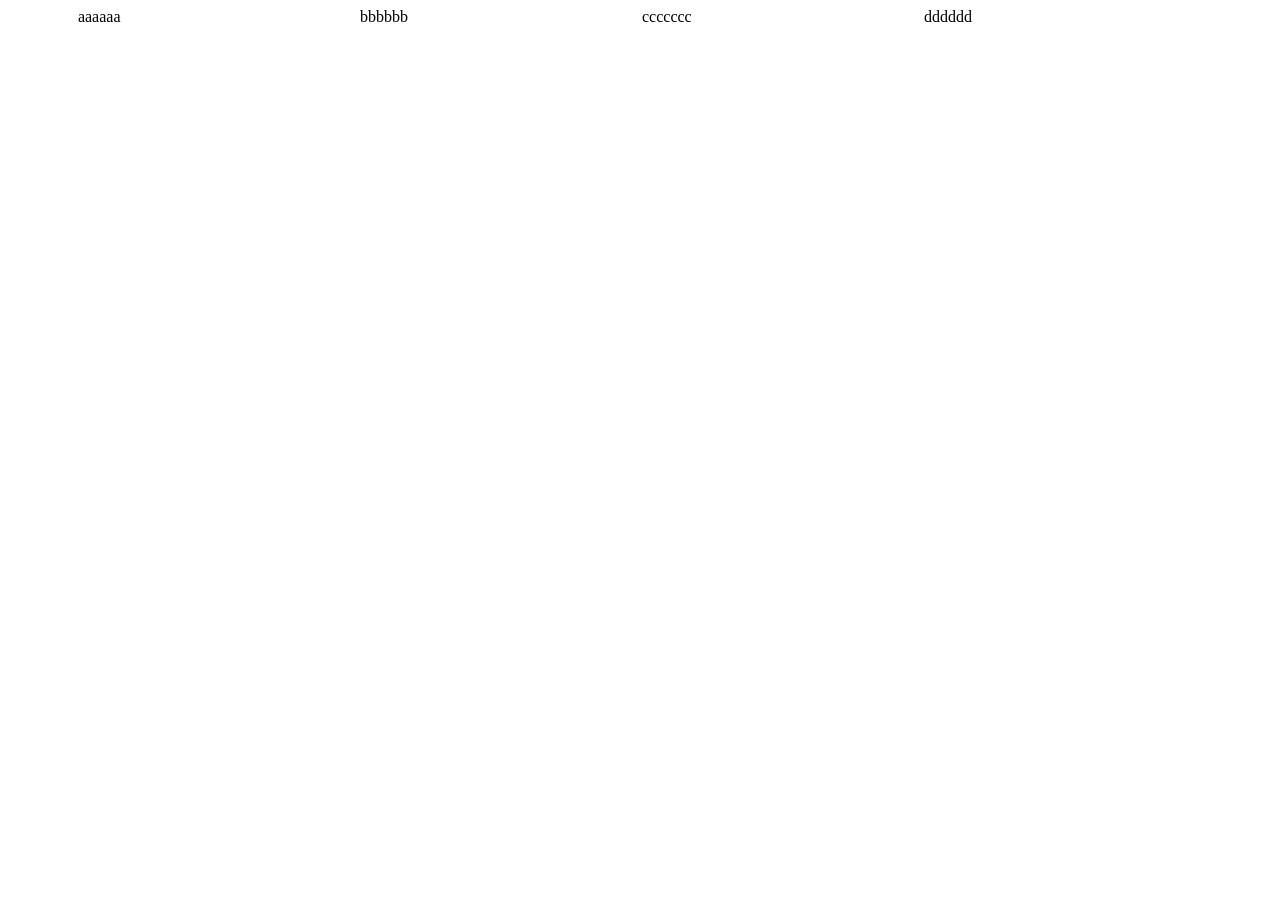
==== index.html @ d0fa401c "Update index.html" ====
<!DOCTYPE html>
<html lang="en">
<head>
    <meta charset="UTF-8">
    <meta name="viewport" content="width=device-width, initial-scale=1.0">
    <title>Contador</title>
    
    <style>
    .wrap {text-align: center;}
    .resp {display: inline-block; text-align: left; width: 21%; margin-right: 1%;}
    .resp.fixed {width: 100px; margin-right: 10px;}
    
    </style>
    
</head>
<body>
<div class="wrap">
    <div id="a" class="resp">aaaaaa</div>
    <div id="b" class="resp">bbbbbb</div>
    <div id="c" class="resp">ccccccc</div>
    <div id="d" class="resp">dddddd</div>
</div>




</body>
</html>
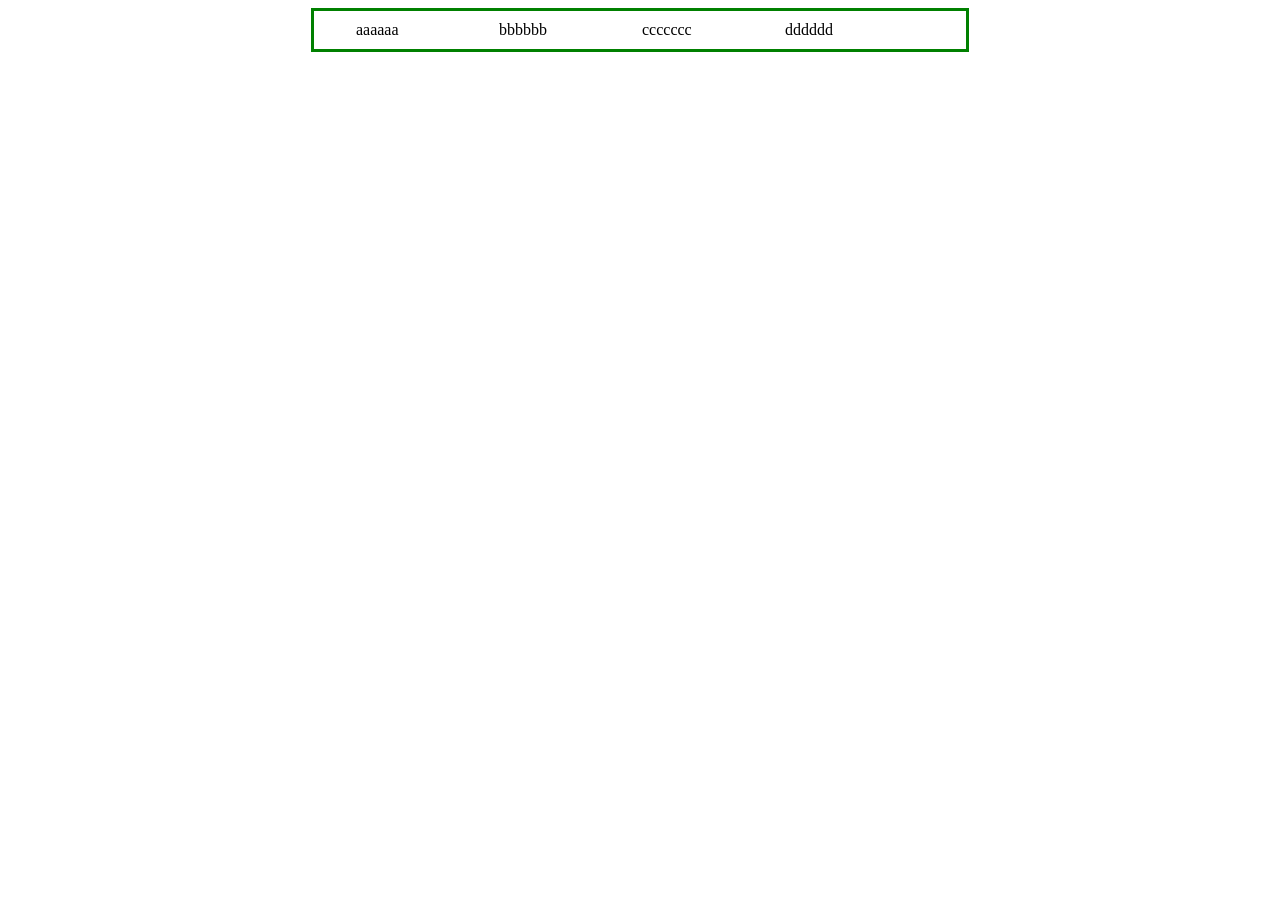
==== commit 7e2580a9: "Update index.html" ====
--- a/index.html
+++ b/index.html
@@ -9,12 +9,17 @@
     .wrap {text-align: center;}
     .resp {display: inline-block; text-align: left; width: 21%; margin-right: 1%;}
     .resp.fixed {width: 100px; margin-right: 10px;}
-    
+    .center {
+      margin: auto;
+      width: 50%;
+      border: 3px solid green;
+      padding: 10px;
+    }
     </style>
     
 </head>
 <body>
-<div class="wrap">
+<div class="wrap center">
     <div id="a" class="resp">aaaaaa</div>
     <div id="b" class="resp">bbbbbb</div>
     <div id="c" class="resp">ccccccc</div>
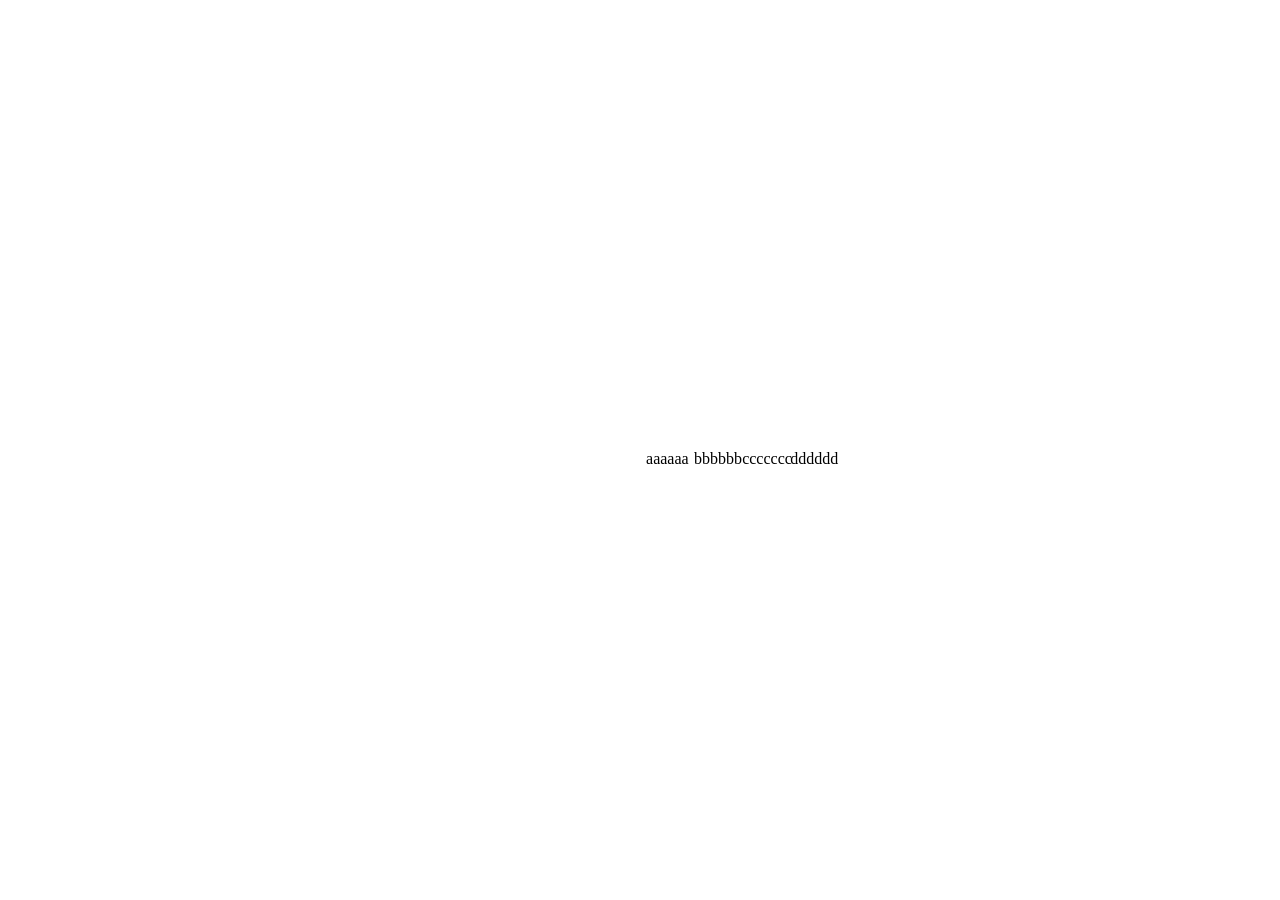
==== commit a8824dae: "Update index.html" ====
--- a/index.html
+++ b/index.html
@@ -9,17 +9,16 @@
     .wrap {text-align: center;}
     .resp {display: inline-block; text-align: left; width: 21%; margin-right: 1%;}
     .resp.fixed {width: 100px; margin-right: 10px;}
-    .center {
-      margin: auto;
-      width: 50%;
-      border: 3px solid green;
-      padding: 10px;
+    .centered {
+      position: fixed; /* or absolute */
+      top: 50%;
+      left: 50%;
     }
     </style>
     
 </head>
 <body>
-<div class="wrap center">
+<div class="wrap centered">
     <div id="a" class="resp">aaaaaa</div>
     <div id="b" class="resp">bbbbbb</div>
     <div id="c" class="resp">ccccccc</div>
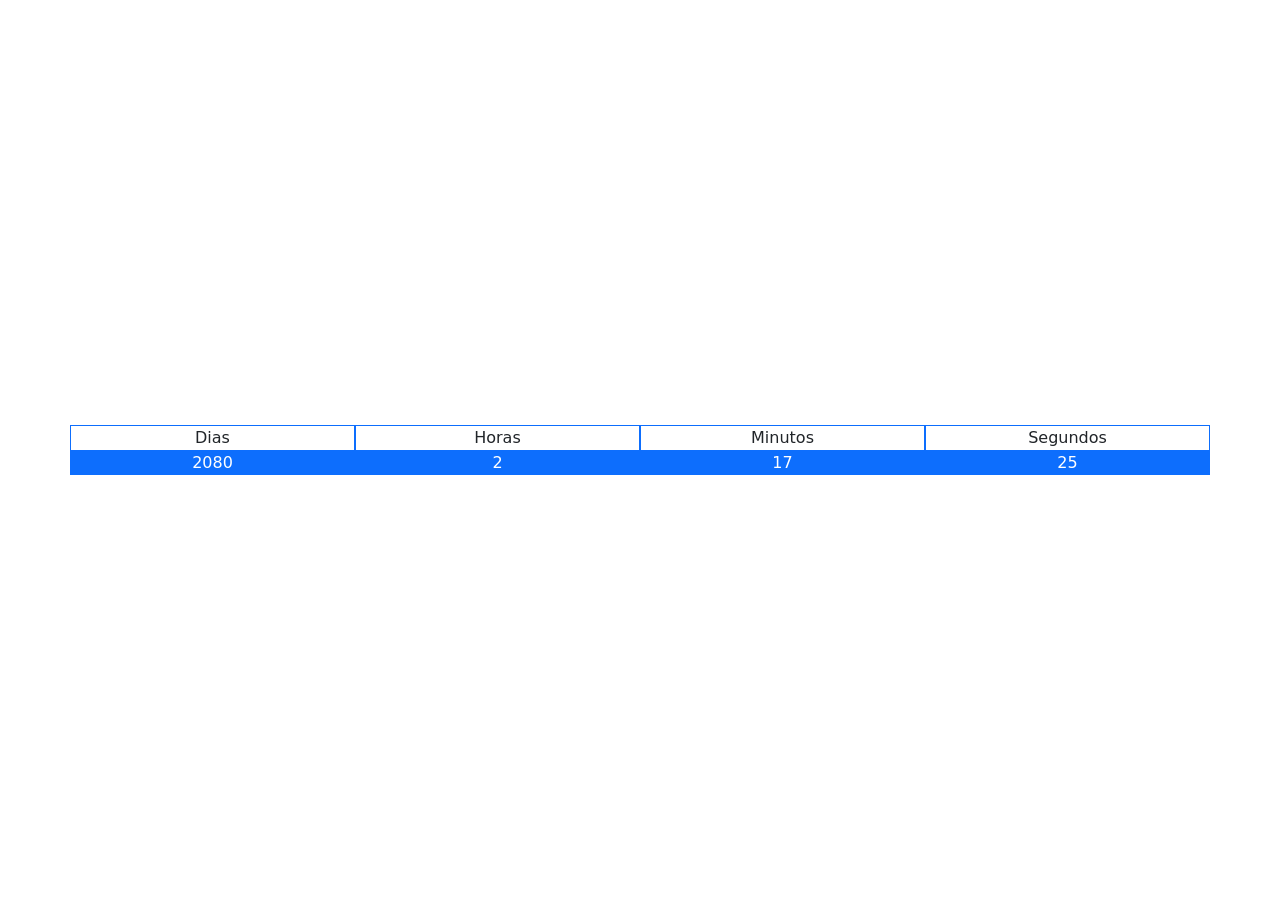
==== commit 6efbd0dd: "Update index.html" ====
--- a/index.html
+++ b/index.html
@@ -5,28 +5,183 @@
     <meta name="viewport" content="width=device-width, initial-scale=1.0">
     <title>Contador</title>
     
+    <link href="https://cdn.jsdelivr.net/npm/bootstrap@5.0.0-beta1/dist/css/bootstrap.min.css" rel="stylesheet" integrity="sha384-giJF6kkoqNQ00vy+HMDP7azOuL0xtbfIcaT9wjKHr8RbDVddVHyTfAAsrekwKmP1" crossorigin="anonymous">
     <style>
-    .wrap {text-align: center;}
-    .resp {display: inline-block; text-align: left; width: 21%; margin-right: 1%;}
-    .resp.fixed {width: 100px; margin-right: 10px;}
-    .centered {
-      position: fixed; /* or absolute */
-      top: 50%;
-      left: 50%;
-    }
+    .vertical-center {
+  min-height: 100%;  /* Fallback for browsers do NOT support vh unit */
+  min-height: 100vh; /* These two lines are counted as one :-)       */
+
+  display: flex;
+  align-items: center;
+}
+
     </style>
-    
 </head>
 <body>
-<div class="wrap centered">
-    <div id="a" class="resp">aaaaaa</div>
-    <div id="b" class="resp">bbbbbb</div>
-    <div id="c" class="resp">ccccccc</div>
-    <div id="d" class="resp">dddddd</div>
+<div class="jumbotron vertical-center"> 
+    <div class="container">
+
+        <div style="text-align: center;" class="row">
+        
+            <div  class="col-3 border border-primary">
+
+            Dias
+
+            </div>
+
+            <div  class="col-3 border border-primary">
+
+            Horas
+                
+            </div>
+
+            <div  class="col-3 border border-primary">
+
+            Minutos
+                
+            </div>
+
+            <div  class="col-3 border border-primary">
+
+            Segundos    
+
+            </div>
+        </div>
+
+        <div style="text-align: center;" class="row">
+        
+            <div id="days" class="col-3  bg-primary text-white">
+
+            aaaa
+
+            </div>
+
+            <div id="hours" class="col-3 bg-primary text-white">
+
+            bbbb
+                
+            </div>
+
+            <div id="minutes" class="col-3 bg-primary text-white">
+
+            cccc
+                
+            </div>
+
+            <div id="seconds" class="col-3 bg-primary text-white">
+
+            dddd    
+
+            </div>
+        </div>
+    </div>
 </div>
 
 
 
+<script src="https://cdn.jsdelivr.net/npm/bootstrap@5.0.0-beta1/dist/js/bootstrap.bundle.min.js" integrity="sha384-ygbV9kiqUc6oa4msXn9868pTtWMgiQaeYH7/t7LECLbyPA2x65Kgf80OJFdroafW" crossorigin="anonymous"></script>
+<script src="https://code.jquery.com/jquery-3.5.1.js" integrity="sha256-QWo7LDvxbWT2tbbQ97B53yJnYU3WhH/C8ycbRAkjPDc=" crossorigin="anonymous"></script>
 
+<script>
+
+
+$( document ).ready(function() {
+
+    updateTime();
+
+    var date1 = new Date(); 
+    var date2 = new Date("03/27/2021"); 
+    
+    function main() {
+        setInterval(updateTime, 1000);
+    }
+
+    
+    
+    
+    function updateTime(){
+        console.log("Entrou aqui")
+        var delta = Math.abs(date2 - date1) / 1000;
+
+        // calculate (and subtract) whole days
+        var days = Math.floor(delta / 86400);
+        delta -= days * 86400;
+
+        // calculate (and subtract) whole hours
+        var hours = Math.floor(delta / 3600) % 24;
+        delta -= hours * 3600;
+
+        // calculate (and subtract) whole minutes
+        var minutes = Math.floor(delta / 60) % 60;
+        delta -= minutes * 60;
+
+        // what's left is seconds
+        var seconds = parseInt(delta % 60);  // in theory the modulus is not required
+
+        value = parseInt($('#days').html()) ? parseInt($('#days').html()) : false;
+
+        if(!value){
+            $('#days').html(days);
+            $('#hours').html(hours);
+            $('#minutes').html(minutes);
+            $('#seconds').html(seconds);
+        } else{
+            if(days != parseInt($('#days').html())){
+                $('#days').html(days);
+
+            }
+            if(hours != parseInt($('#hours').html())){
+                $('#hours').html(hours);
+
+            }
+            if(minutes != parseInt($('#minutes').html())){
+                $('#minutes').html(minutes);
+
+            }
+            if(seconds != parseInt($('#seconds').html())){
+                $('#seconds').html(seconds);
+
+            }
+        }
+
+        date1 = new Date(); 
+        
+        // console.log(days)
+        // console.log(hours)
+        // console.log(minutes)
+        // console.log(Math.floor(seconds))
+        
+    }
+
+    main();
+});
+
+
+
+
+
+
+
+// $('#days').html(days);
+// $('#hours').html(hours);
+// $('#minutes').html(minutes);
+// $('#seconds').html(seconds);
+
+
+
+
+
+
+
+
+
+
+
+
+
+// <iframe src="http://free.timeanddate.com/countdown/i7mdrc1y/n946/cf100/cm0/cu4/ct0/cs0/ca0/cr0/ss0/cac000/cpc000/pcfff/tc66c/fs100/szw320/szh135/tatLan%C3%A7amento%20Boku%20no%20Hero/tac000/tptTime%20since%20Event%20started%20in/tpc000/mac000/mpc000/iso2021-03-27T00:00:00" allowTransparency="true" frameborder="0" width="320" height="135"></iframe>
+
+
+</script>
 </body>
 </html>
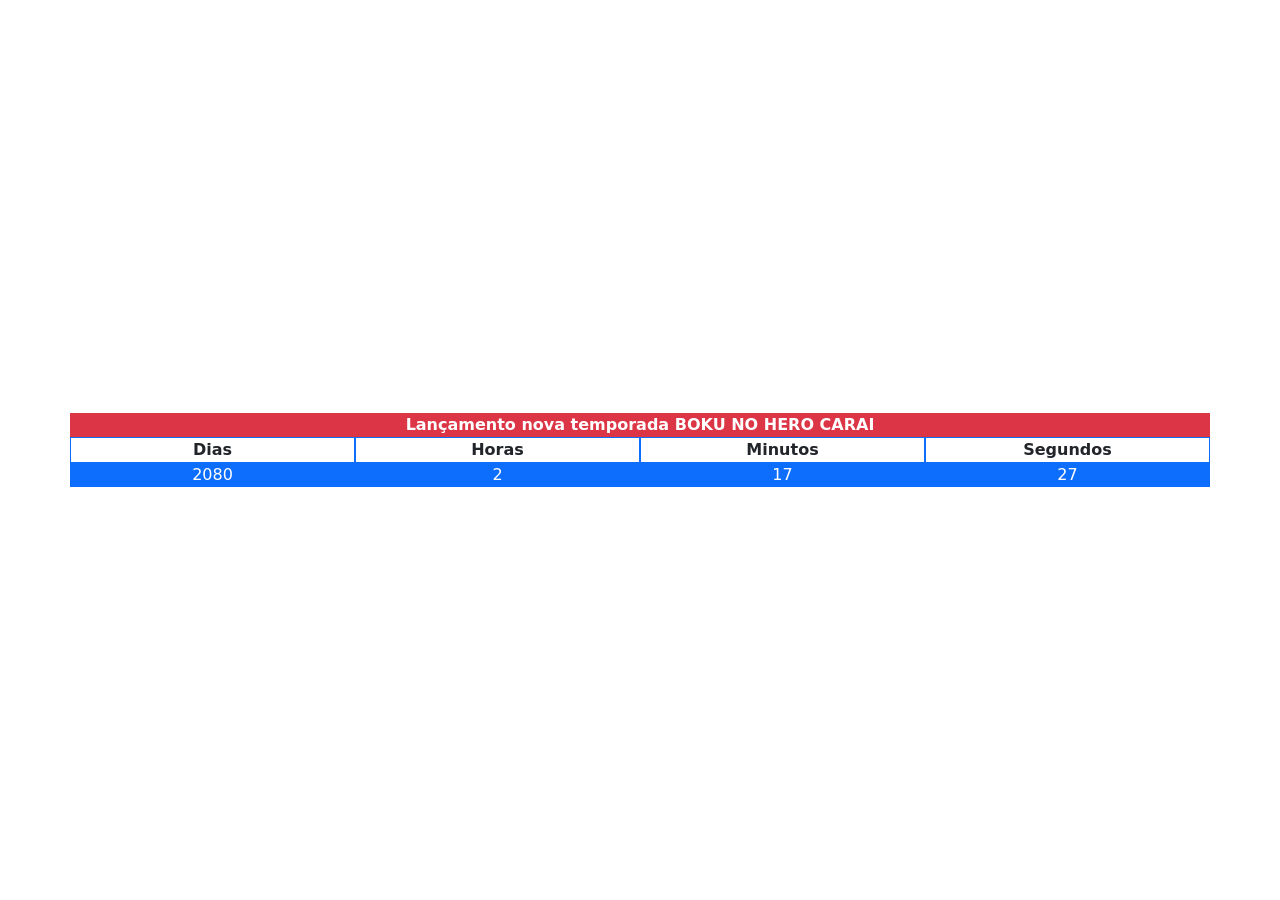
==== commit 998e42df: "Update index.html" ====
--- a/index.html
+++ b/index.html
@@ -22,28 +22,38 @@
     <div class="container">
 
         <div style="text-align: center;" class="row">
+            <div  class="col-12 bg-danger text-white">
+
+                <b>Lançamento nova temporada BOKU NO HERO CARAI</b>
+    
+                </div>
+            
+        </div>
+
+        <div style="text-align: center;" class="row">
         
             <div  class="col-3 border border-primary">
 
-            Dias
+            <b>Dias</b>
 
             </div>
 
             <div  class="col-3 border border-primary">
 
-            Horas
+            <b>Horas</b>
+            
                 
             </div>
 
             <div  class="col-3 border border-primary">
-
-            Minutos
+            <b>Minutos</b>
+            
                 
             </div>
 
             <div  class="col-3 border border-primary">
-
-            Segundos    
+            <b>Segundos</b>
+                
 
             </div>
         </div>
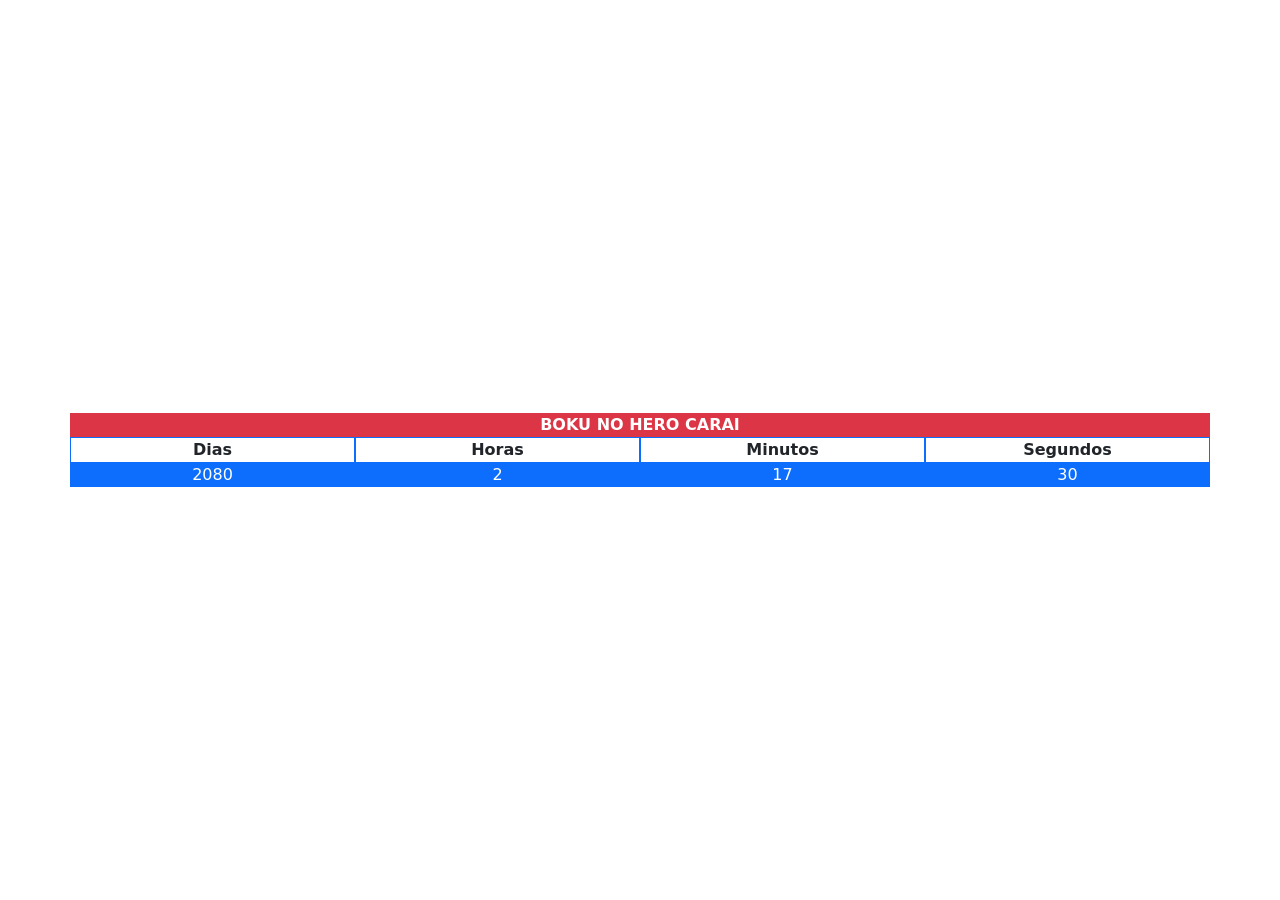
==== commit 5d090feb: "Update index.html" ====
--- a/index.html
+++ b/index.html
@@ -24,7 +24,7 @@
         <div style="text-align: center;" class="row">
             <div  class="col-12 bg-danger text-white">
 
-                <b>Lançamento nova temporada BOKU NO HERO CARAI</b>
+                <b>BOKU NO HERO CARAI</b>
     
                 </div>
             
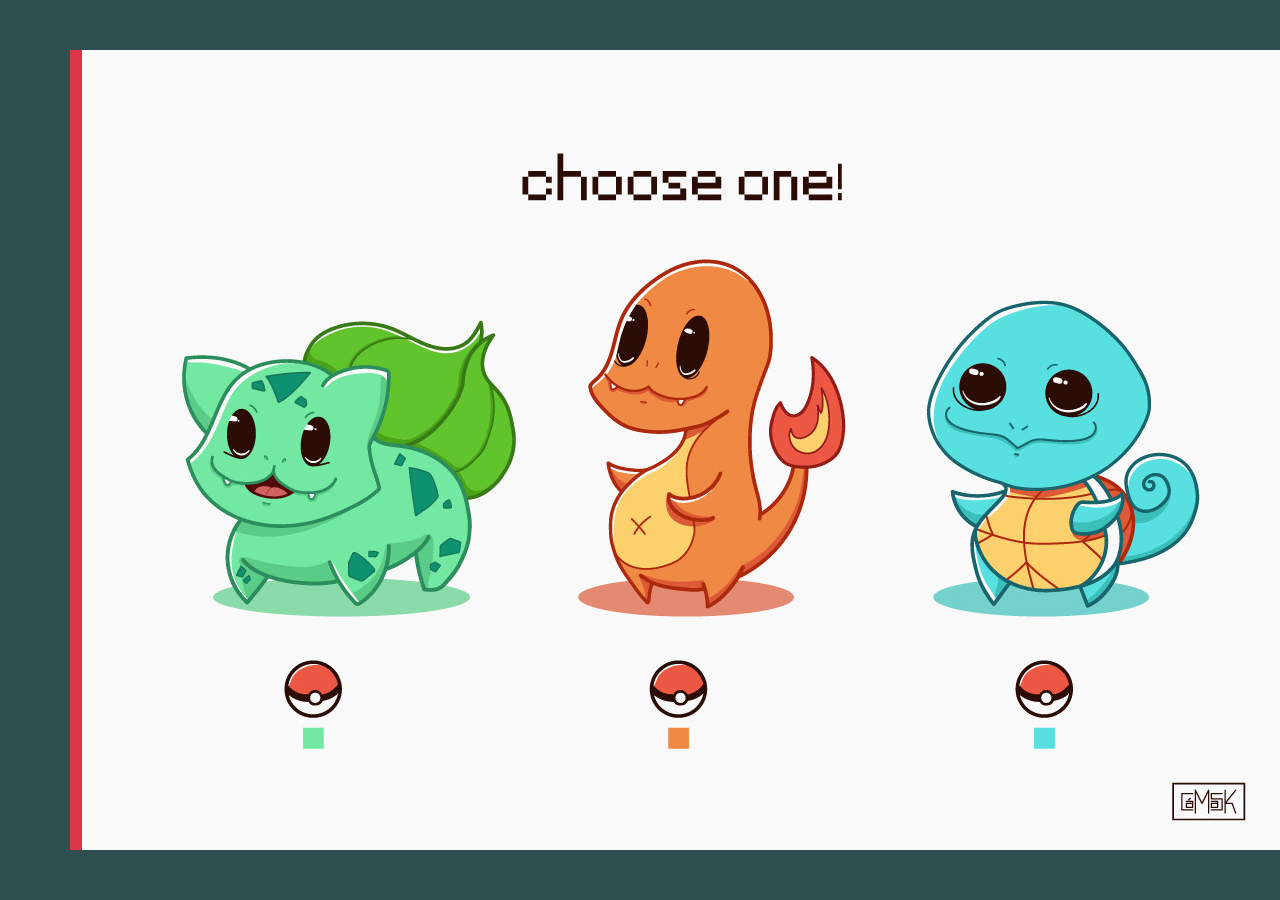
==== commit b83f811b: "First Commit" ====
--- a/index.html
+++ b/index.html
@@ -1,197 +1,54 @@
-<!DOCTYPE html>
-<html lang="en">
-<head>
-    <meta charset="UTF-8">
-    <meta name="viewport" content="width=device-width, initial-scale=1.0">
-    <title>Contador</title>
-    
-    <link href="https://cdn.jsdelivr.net/npm/bootstrap@5.0.0-beta1/dist/css/bootstrap.min.css" rel="stylesheet" integrity="sha384-giJF6kkoqNQ00vy+HMDP7azOuL0xtbfIcaT9wjKHr8RbDVddVHyTfAAsrekwKmP1" crossorigin="anonymous">
-    <style>
-    .vertical-center {
-  min-height: 100%;  /* Fallback for browsers do NOT support vh unit */
-  min-height: 100vh; /* These two lines are counted as one :-)       */
-
-  display: flex;
-  align-items: center;
-}
-
-    </style>
-</head>
-<body>
-<div class="jumbotron vertical-center"> 
-    <div class="container">
-
-        <div style="text-align: center;" class="row">
-            <div  class="col-12 bg-danger text-white">
-
-                <b>BOKU NO HERO CARAI</b>
-    
-                </div>
-            
-        </div>
-
-        <div style="text-align: center;" class="row">
-        
-            <div  class="col-3 border border-primary">
-
-            <b>Dias</b>
-
-            </div>
-
-            <div  class="col-3 border border-primary">
-
-            <b>Horas</b>
-            
-                
-            </div>
-
-            <div  class="col-3 border border-primary">
-            <b>Minutos</b>
-            
-                
-            </div>
-
-            <div  class="col-3 border border-primary">
-            <b>Segundos</b>
-                
-
-            </div>
-        </div>
-
-        <div style="text-align: center;" class="row">
-        
-            <div id="days" class="col-3  bg-primary text-white">
-
-            aaaa
-
-            </div>
-
-            <div id="hours" class="col-3 bg-primary text-white">
-
-            bbbb
-                
-            </div>
-
-            <div id="minutes" class="col-3 bg-primary text-white">
-
-            cccc
-                
-            </div>
-
-            <div id="seconds" class="col-3 bg-primary text-white">
-
-            dddd    
-
-            </div>
-        </div>
-    </div>
-</div>
-
-
-
-<script src="https://cdn.jsdelivr.net/npm/bootstrap@5.0.0-beta1/dist/js/bootstrap.bundle.min.js" integrity="sha384-ygbV9kiqUc6oa4msXn9868pTtWMgiQaeYH7/t7LECLbyPA2x65Kgf80OJFdroafW" crossorigin="anonymous"></script>
-<script src="https://code.jquery.com/jquery-3.5.1.js" integrity="sha256-QWo7LDvxbWT2tbbQ97B53yJnYU3WhH/C8ycbRAkjPDc=" crossorigin="anonymous"></script>
-
-<script>
-
-
-$( document ).ready(function() {
-
-    updateTime();
-
-    var date1 = new Date(); 
-    var date2 = new Date("03/27/2021"); 
-    
-    function main() {
-        setInterval(updateTime, 1000);
-    }
-
-    
-    
-    
-    function updateTime(){
-        console.log("Entrou aqui")
-        var delta = Math.abs(date2 - date1) / 1000;
-
-        // calculate (and subtract) whole days
-        var days = Math.floor(delta / 86400);
-        delta -= days * 86400;
-
-        // calculate (and subtract) whole hours
-        var hours = Math.floor(delta / 3600) % 24;
-        delta -= hours * 3600;
-
-        // calculate (and subtract) whole minutes
-        var minutes = Math.floor(delta / 60) % 60;
-        delta -= minutes * 60;
-
-        // what's left is seconds
-        var seconds = parseInt(delta % 60);  // in theory the modulus is not required
-
-        value = parseInt($('#days').html()) ? parseInt($('#days').html()) : false;
-
-        if(!value){
-            $('#days').html(days);
-            $('#hours').html(hours);
-            $('#minutes').html(minutes);
-            $('#seconds').html(seconds);
-        } else{
-            if(days != parseInt($('#days').html())){
-                $('#days').html(days);
-
-            }
-            if(hours != parseInt($('#hours').html())){
-                $('#hours').html(hours);
-
-            }
-            if(minutes != parseInt($('#minutes').html())){
-                $('#minutes').html(minutes);
-
-            }
-            if(seconds != parseInt($('#seconds').html())){
-                $('#seconds').html(seconds);
-
-            }
-        }
-
-        date1 = new Date(); 
-        
-        // console.log(days)
-        // console.log(hours)
-        // console.log(minutes)
-        // console.log(Math.floor(seconds))
-        
-    }
-
-    main();
-});
-
-
-
-
-
-
-
-// $('#days').html(days);
-// $('#hours').html(hours);
-// $('#minutes').html(minutes);
-// $('#seconds').html(seconds);
-
-
-
-
-
-
-
-
-
-
-
-
-
-// <iframe src="http://free.timeanddate.com/countdown/i7mdrc1y/n946/cf100/cm0/cu4/ct0/cs0/ca0/cr0/ss0/cac000/cpc000/pcfff/tc66c/fs100/szw320/szh135/tatLan%C3%A7amento%20Boku%20no%20Hero/tac000/tptTime%20since%20Event%20started%20in/tpc000/mac000/mpc000/iso2021-03-27T00:00:00" allowTransparency="true" frameborder="0" width="320" height="135"></iframe>
-
-
-</script>
-</body>
-</html>
+<!DOCTYPE html>
+<html lang="en">
+<head>
+    <meta charset="UTF-8">
+    <meta name="viewport" content="width=device-width, initial-scale=1.0">
+    <title>João Augusto Casagrande</title>
+    
+    <link href="https://cdn.jsdelivr.net/npm/bootstrap@5.0.0-beta1/dist/css/bootstrap.min.css" rel="stylesheet" integrity="sha384-giJF6kkoqNQ00vy+HMDP7azOuL0xtbfIcaT9wjKHr8RbDVddVHyTfAAsrekwKmP1" crossorigin="anonymous">
+    <style>
+    .vertical-center {
+  min-height: 100%;  /* Fallback for browsers do NOT support vh unit */
+  min-height: 100vh; /* These two lines are counted as one :-)       */
+
+  display: flex;
+  align-items: center;
+}
+
+    </style>
+</head>
+<body>
+<div class="vertical-center" style="background-color: darkslategray;"> 
+    <div class="container">
+
+        <div style="text-align: center;" class="row">
+            <div  class="col-12 bg-danger text-white">
+
+                <img usemap="#pokemonmap" src="PokemonChooseOne.jpg" alt="Choose One">
+                <map id="pokemonmap" name="pokemonmap">
+                    <area shape="rect" coords="95, 194, 442, 566" href="pages/cv/index.html" target="blank" id="bulb_resume" title="Curriculum Vitae" alt="Curriculum Vitae">
+                    <area shape="rect" coords="492, 201, 770, 570" href="pages/port/index.html" target="blank" id="charm_portfolios" title="Portfolios" alt="Portfolios">
+                    <area shape="rect" coords="841, 204, 1116, 573" href="https://github.com/joaoa-casagrande" target="blank" id="squirtle_github" title="GitHub" alt="GitHub">
+                </map> 
+            </div>
+            
+        </div>
+       
+
+    </div>
+</div>
+
+
+
+<script src="https://cdn.jsdelivr.net/npm/bootstrap@5.0.0-beta1/dist/js/bootstrap.bundle.min.js" integrity="sha384-ygbV9kiqUc6oa4msXn9868pTtWMgiQaeYH7/t7LECLbyPA2x65Kgf80OJFdroafW" crossorigin="anonymous"></script>
+<script src="https://code.jquery.com/jquery-3.5.1.js" integrity="sha256-QWo7LDvxbWT2tbbQ97B53yJnYU3WhH/C8ycbRAkjPDc=" crossorigin="anonymous"></script>
+
+<script>
+
+
+$( document ).ready(function() {
+    
+});
+</script>
+</body>
+</html>
